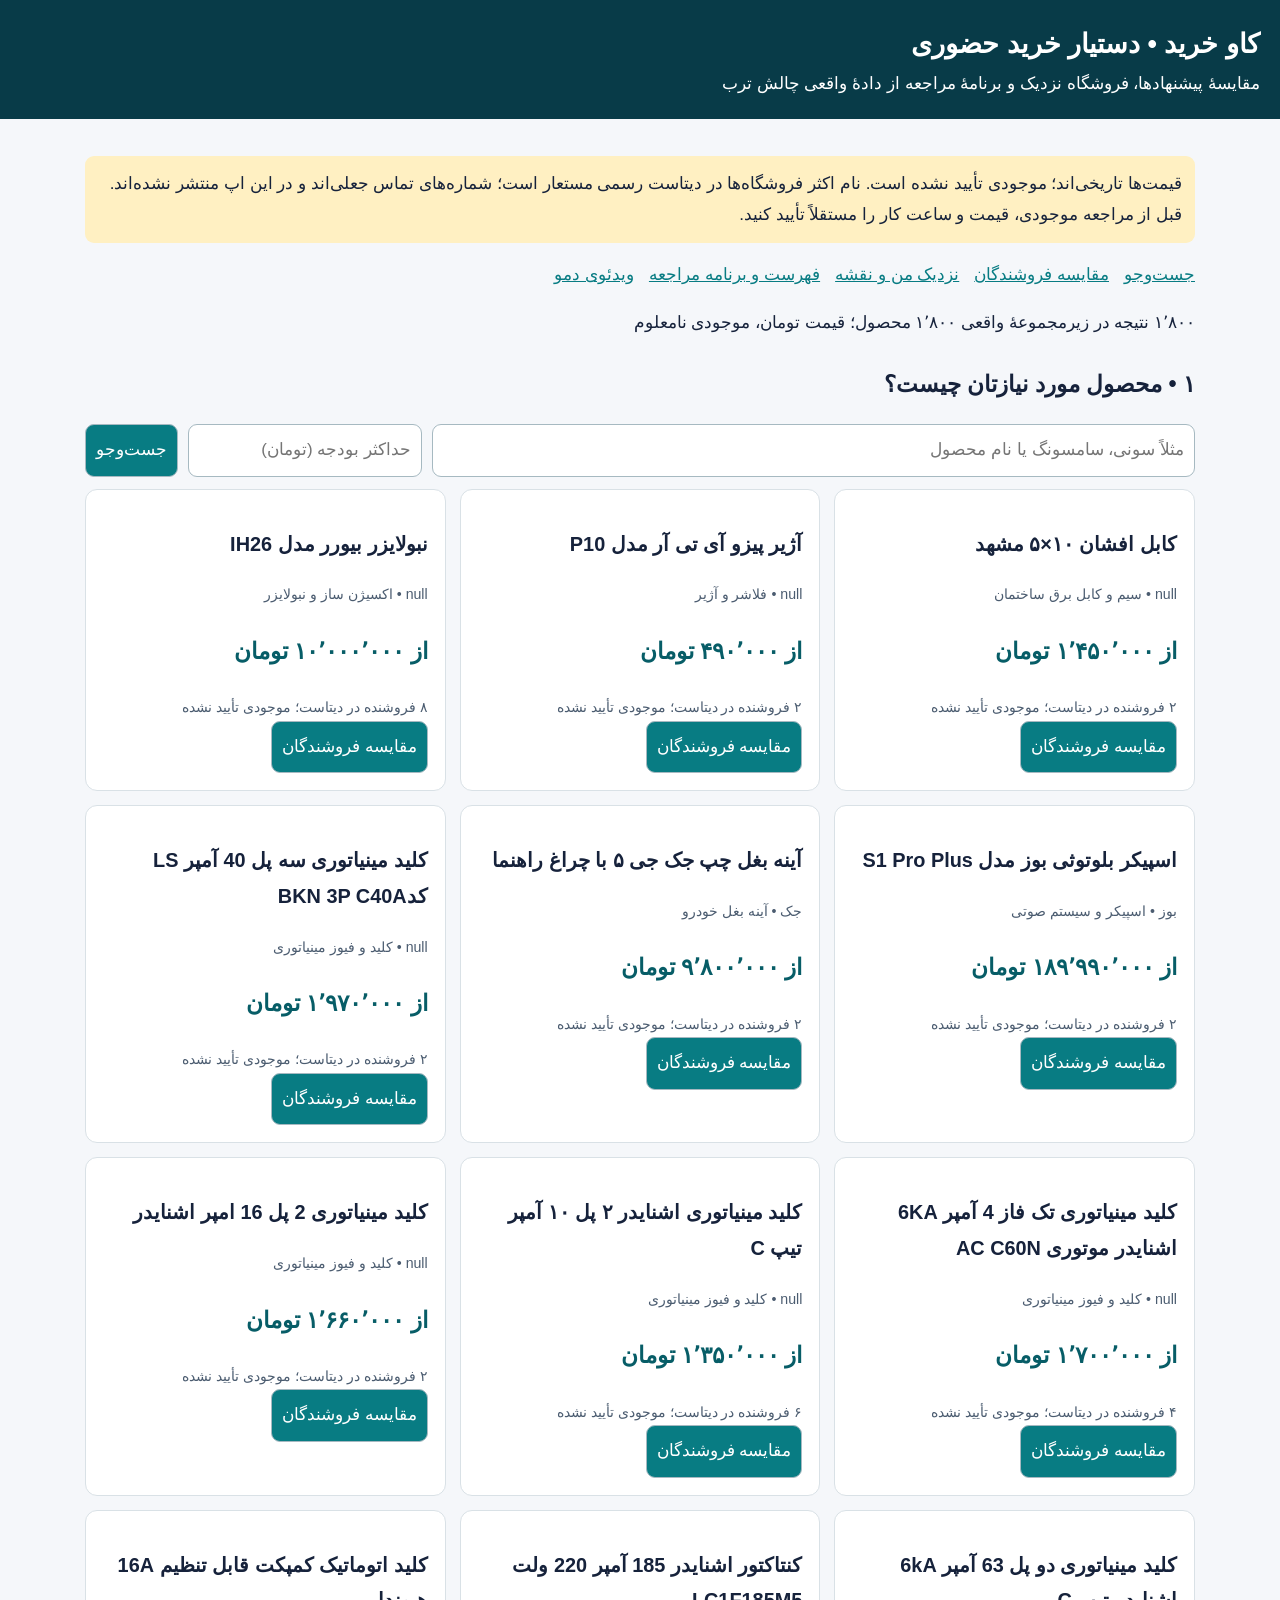
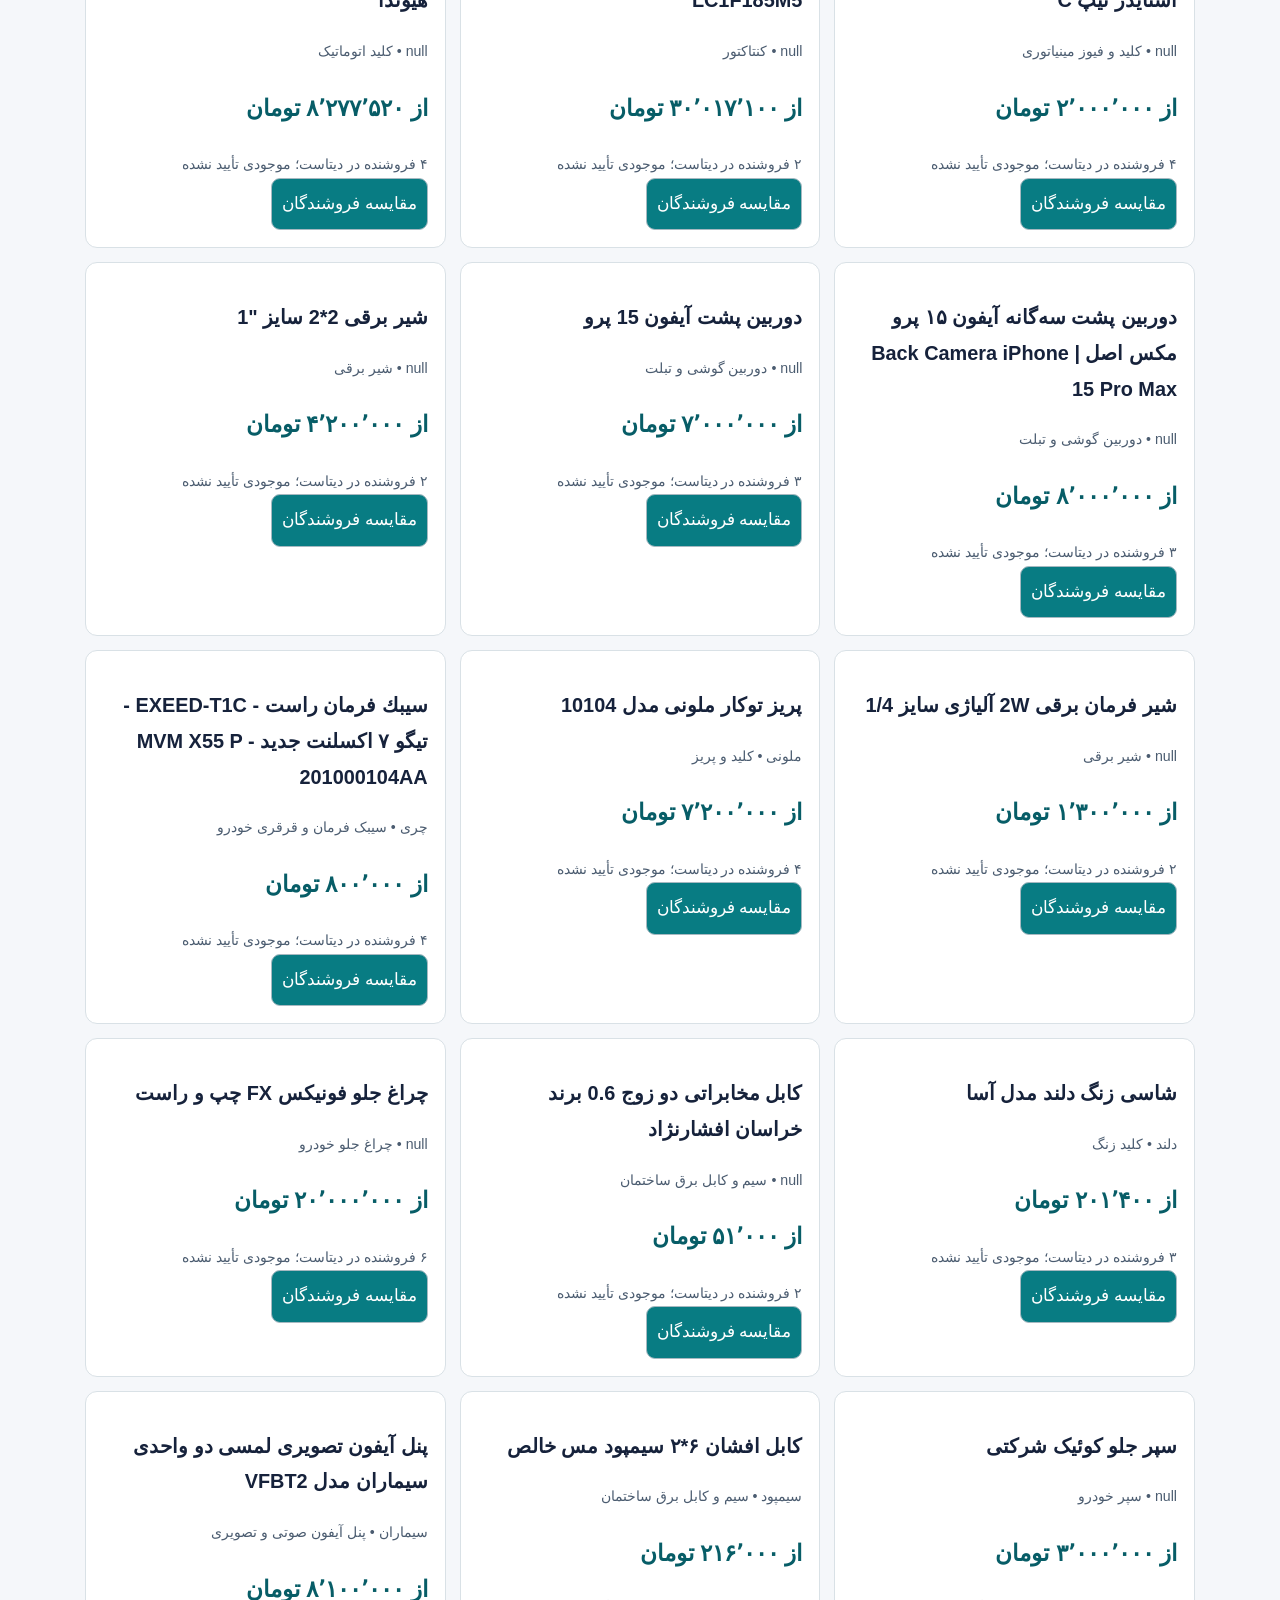
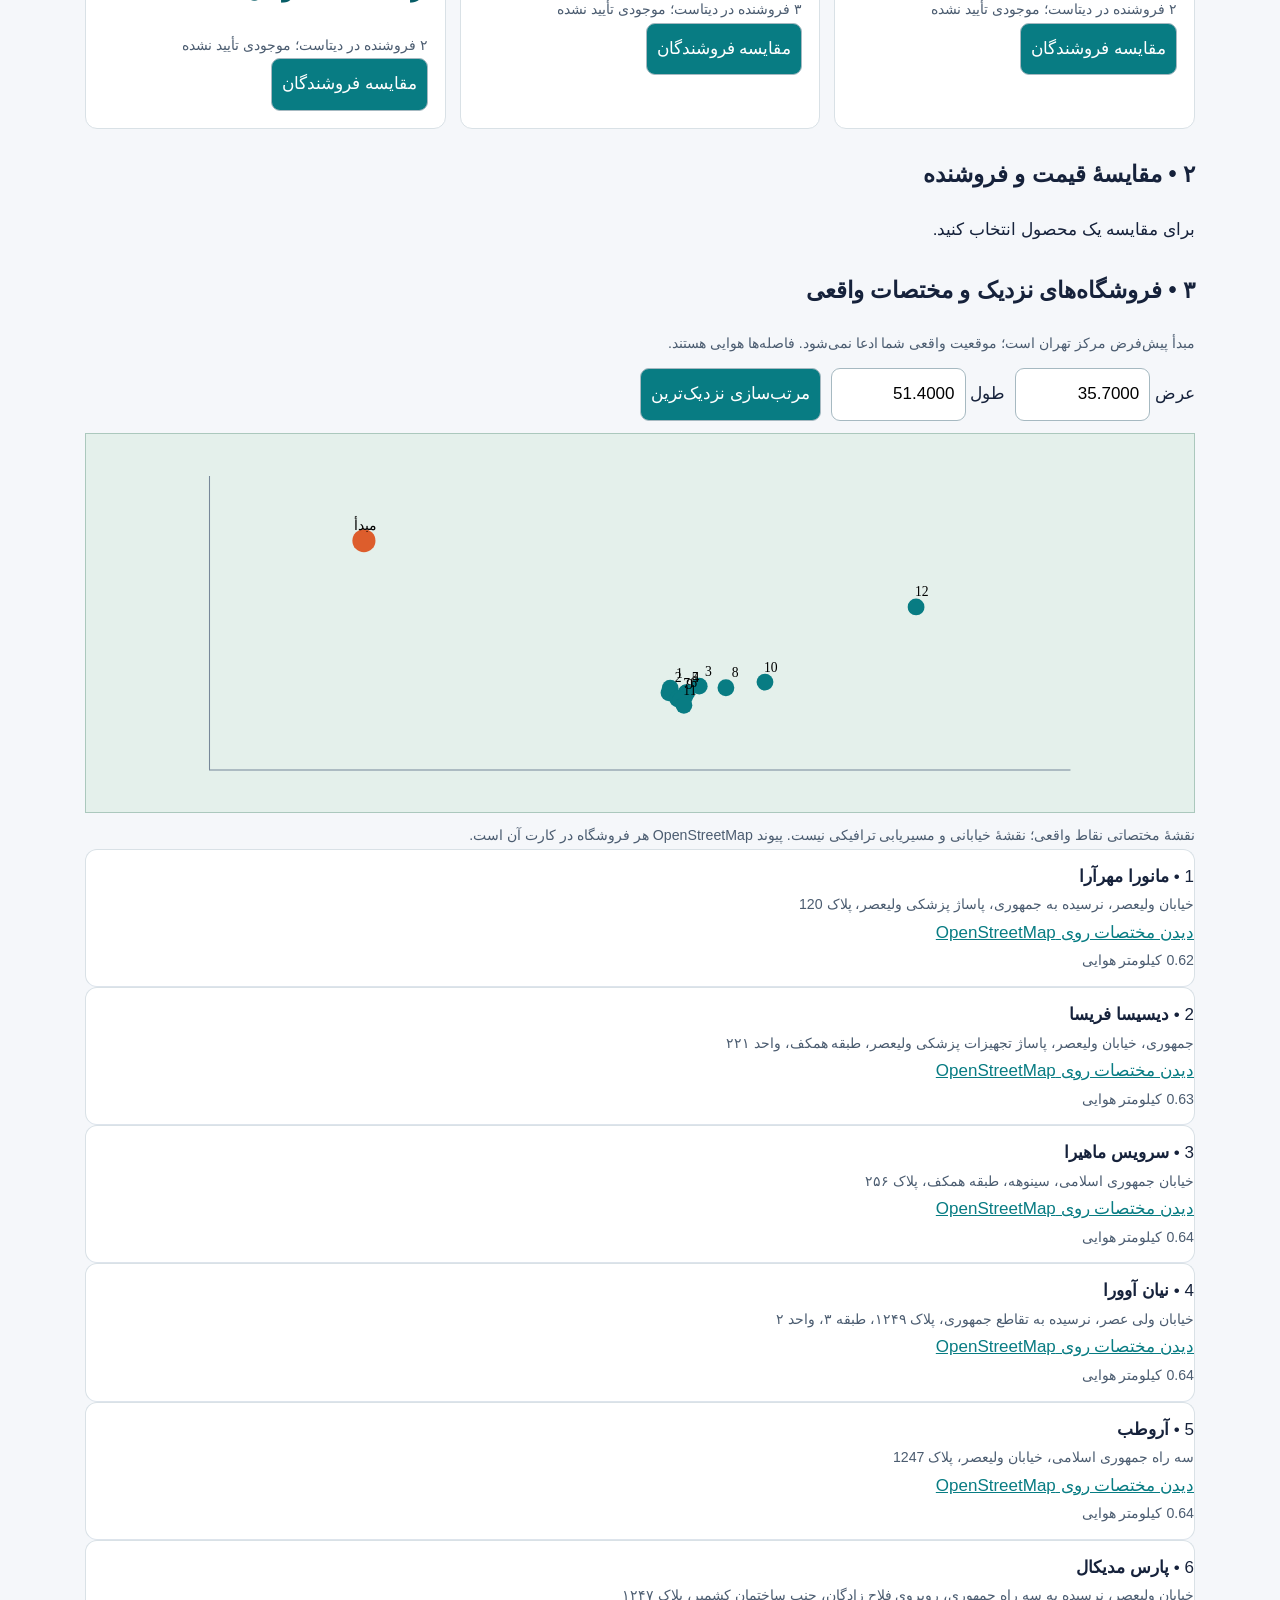
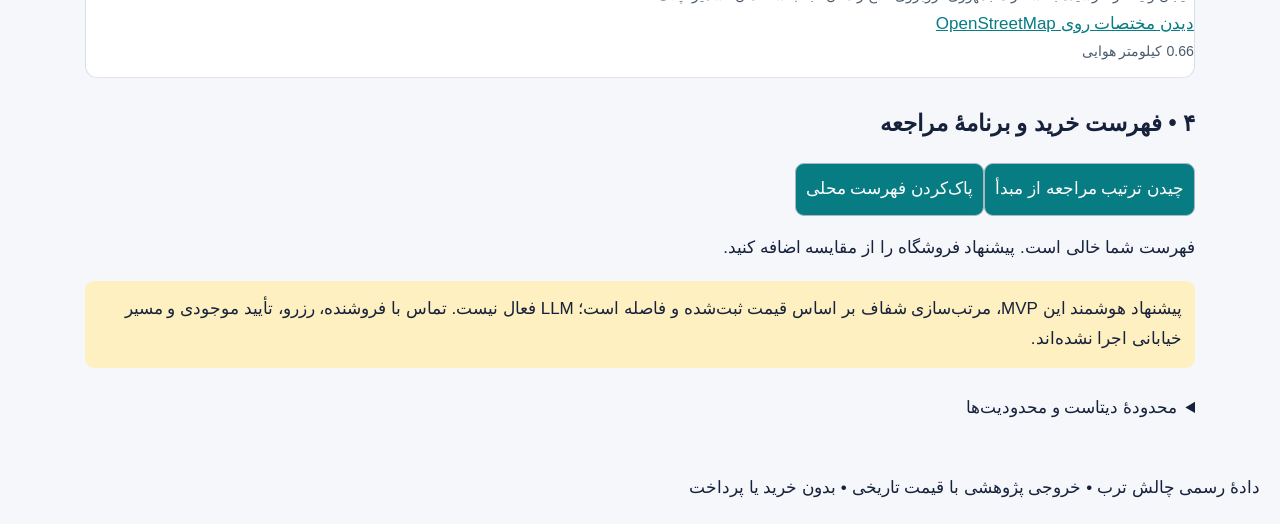
==== docs/index.html @ eea1a1bb "Torob real-data shopping MVP with genuine five-minute demo" ====
<!doctype html><html lang="fa" dir="rtl"><meta charset="utf-8"><meta name="viewport" content="width=device-width,initial-scale=1"><title>کاو خرید — دستیار خرید حضوری ترب</title><style>*{box-sizing:border-box}body{margin:0;background:#f5f7fa;color:#16223b;font:17px/1.8 Tahoma,Arial}header{background:#083b48;color:white;padding:20px}main{max-width:1150px;margin:auto;padding:20px}h1{margin:0;font-size:27px}h2{font-size:23px}input,button,select{font:inherit;padding:10px;border-radius:9px;border:1px solid #a6b9c1}button{background:#087c83;color:white;cursor:pointer}button:hover{background:#065b60}.grid{display:grid;grid-template-columns:repeat(auto-fit,minmax(280px,1fr));gap:14px}.card{background:white;border:1px solid #d9e1e6;border-radius:12px;padding:17px}.notice{background:#fff0c2;padding:13px;border-radius:9px}nav{display:flex;gap:15px;flex-wrap:wrap;margin:12px 0}a{color:#087c83}.controls{display:flex;gap:10px;flex-wrap:wrap;margin:12px 0}.controls input{min-width:100px;max-width:100%}#query{flex:1;min-width:240px}small{display:block;color:#4b5c70}svg{background:#e4f0eb;border:1px solid #abc8bd;width:100%;max-height:380px}section{scroll-margin-top:15px;margin:25px 0}.price{font-size:23px;color:#075d67;font-weight:bold}.row{border-bottom:1px solid #dde4ec;padding:12px 0}#toast{position:fixed;bottom:12px;left:12px;background:#17364b;color:white;padding:10px;display:none}details{margin:10px 0}svg text{font-family:Tahoma;font-size:13px}footer{padding:20px}</style><header><h1>کاو خرید • دستیار خرید حضوری</h1><div>مقایسهٔ پیشنهادها، فروشگاه نزدیک و برنامهٔ مراجعه از دادهٔ واقعی چالش ترب</div></header><main><p class="notice">قیمت‌ها تاریخی‌اند؛ موجودی تأیید نشده است. نام اکثر فروشگاه‌ها در دیتاست رسمی مستعار است؛ شماره‌های تماس جعلی‌اند و در این اپ منتشر نشده‌اند. قبل از مراجعه موجودی، قیمت و ساعت کار را مستقلاً تأیید کنید.</p><nav><a href="#search">جست‌وجو</a><a href="#compare">مقایسه فروشندگان</a><a href="#map">نزدیک من و نقشه</a><a href="#shortlist">فهرست و برنامه مراجعه</a><a href="video/">ویدئوی دمو</a></nav><p id="stats">در حال بارگذاری دادهٔ واقعی…</p><section id="search"><h2>۱ • محصول مورد نیازتان چیست؟</h2><div class="controls"><input id="query" placeholder="مثلاً سونی، سامسونگ یا نام محصول" aria-label="جستجوی محصول"><input id="budget" type="number" placeholder="حداکثر بودجه (تومان)" aria-label="حداکثر بودجه"><button id="searchBtn">جست‌وجو</button></div><div id="results" class="grid"></div></section><section id="compare"><h2>۲ • مقایسهٔ قیمت و فروشنده</h2><p id="chosen">برای مقایسه یک محصول انتخاب کنید.</p><div id="offers"></div></section><section id="map"><h2>۳ • فروشگاه‌های نزدیک و مختصات واقعی</h2><small>مبدأ پیش‌فرض مرکز تهران است؛ موقعیت واقعی شما ادعا نمی‌شود. فاصله‌ها هوایی هستند.</small><div class="controls"><label>عرض <input id="lat" value="35.7000" type="number" step="0.0001" style="width:135px"></label><label>طول <input id="lon" value="51.4000" type="number" step="0.0001" style="width:135px"></label><button id="nearBtn">مرتب‌سازی نزدیک‌ترین</button></div><svg id="geo" viewBox="0 0 900 360" aria-label="نقشه مختصاتی فروشگاه‌ها"></svg><small>نقشهٔ مختصاتی نقاط واقعی؛ نقشهٔ خیابانی و مسیریابی ترافیکی نیست. پیوند OpenStreetMap هر فروشگاه در کارت آن است.</small><div id="nearby"></div></section><section id="shortlist"><h2>۴ • فهرست خرید و برنامهٔ مراجعه</h2><button id="planBtn">چیدن ترتیب مراجعه از مبدأ</button><button id="clearBtn">پاک‌کردن فهرست محلی</button><div id="list"></div><div id="plan"></div><p class="notice">پیشنهاد هوشمند این MVP، مرتب‌سازی شفاف بر اساس قیمت ثبت‌شده و فاصله است؛ LLM فعال نیست. تماس با فروشنده، رزرو، تأیید موجودی و مسیر خیابانی اجرا نشده‌اند.</p></section><details><summary>محدودهٔ دیتاست و محدودیت‌ها</summary><p id="evidence"></p><p>چهار گام معرفی‌شده در ویدئوی رسمی مستقلاً احراز نشده‌اند؛ ادعای مشاهدهٔ کامل آن ویدئو نداریم. این اپ مسیر پیاده‌سازی‌شده را صادقانه نشان می‌دهد.</p></details></main><footer>دادهٔ رسمی چالش ترب • خروجی پژوهشی با قیمت تاریخی • بدون خرید یا پرداخت</footer><div id="toast"></div><script src="app.js"></script></html>
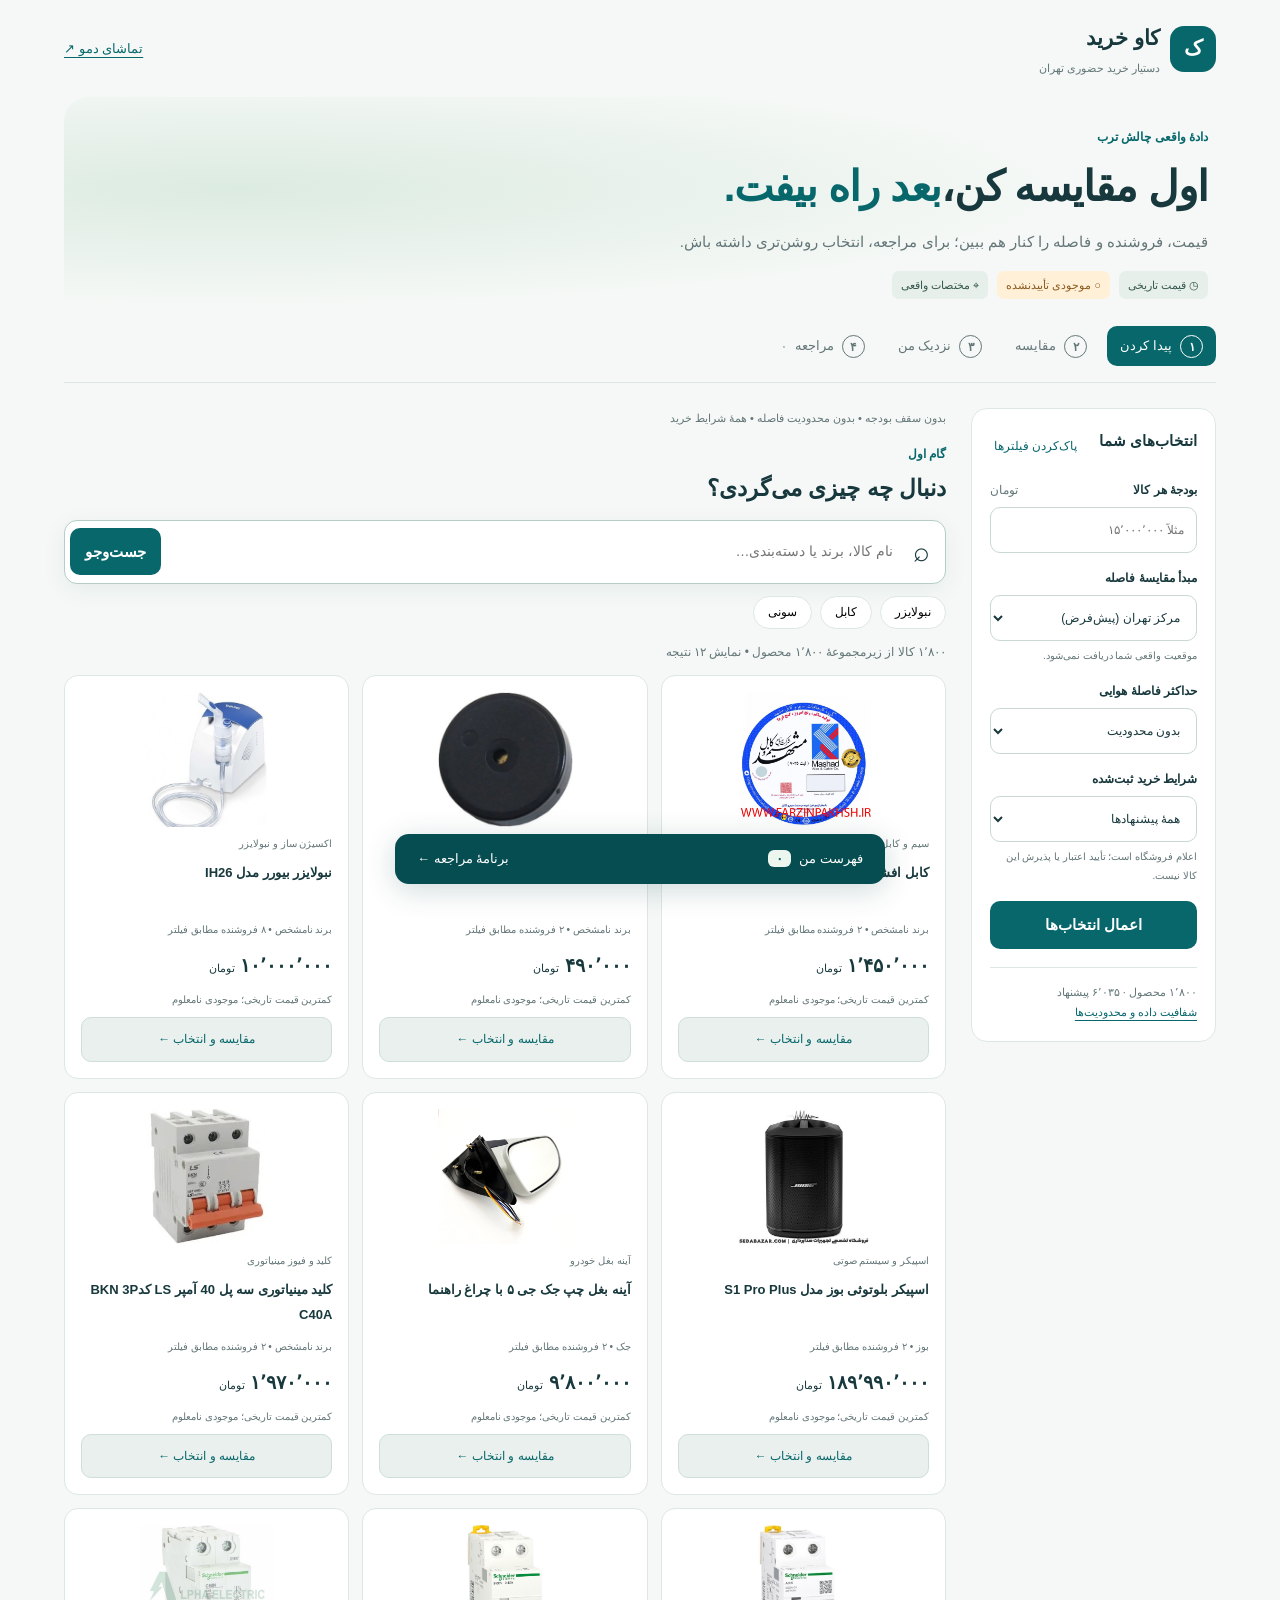
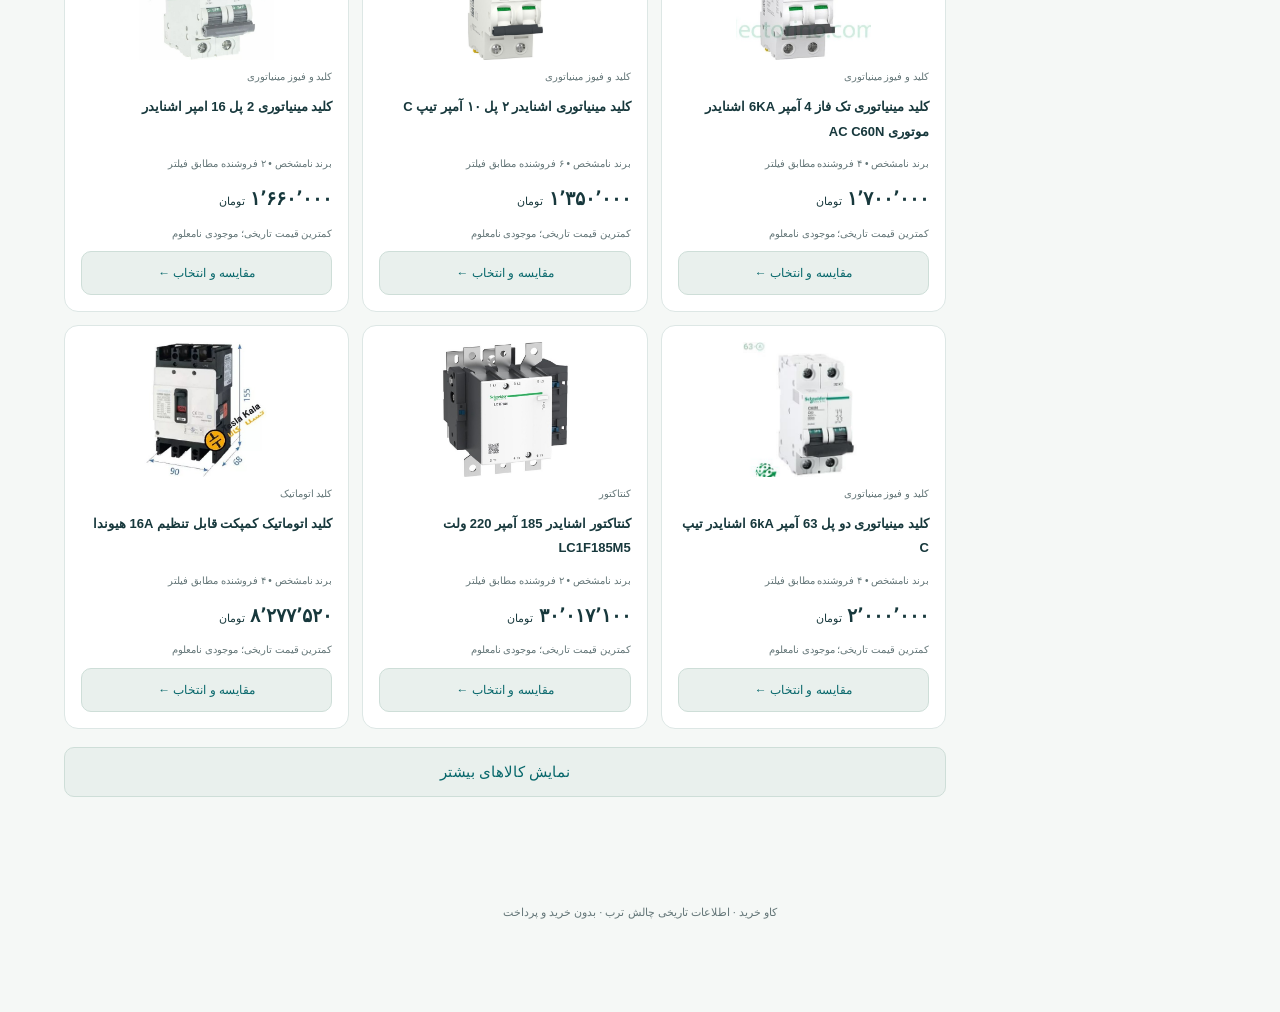
==== commit 78eb4802: "Improve Torob mobile shopping UX and fix filters and shortlist totals" ====
--- a/docs/index.html
+++ b/docs/index.html
@@ -1 +1,11 @@
-<!doctype html><html lang="fa" dir="rtl"><meta charset="utf-8"><meta name="viewport" content="width=device-width,initial-scale=1"><title>کاو خرید — دستیار خرید حضوری ترب</title><style>*{box-sizing:border-box}body{margin:0;background:#f5f7fa;color:#16223b;font:17px/1.8 Tahoma,Arial}header{background:#083b48;color:white;padding:20px}main{max-width:1150px;margin:auto;padding:20px}h1{margin:0;font-size:27px}h2{font-size:23px}input,button,select{font:inherit;padding:10px;border-radius:9px;border:1px solid #a6b9c1}button{background:#087c83;color:white;cursor:pointer}button:hover{background:#065b60}.grid{display:grid;grid-template-columns:repeat(auto-fit,minmax(280px,1fr));gap:14px}.card{background:white;border:1px solid #d9e1e6;border-radius:12px;padding:17px}.notice{background:#fff0c2;padding:13px;border-radius:9px}nav{display:flex;gap:15px;flex-wrap:wrap;margin:12px 0}a{color:#087c83}.controls{display:flex;gap:10px;flex-wrap:wrap;margin:12px 0}.controls input{min-width:100px;max-width:100%}#query{flex:1;min-width:240px}small{display:block;color:#4b5c70}svg{background:#e4f0eb;border:1px solid #abc8bd;width:100%;max-height:380px}section{scroll-margin-top:15px;margin:25px 0}.price{font-size:23px;color:#075d67;font-weight:bold}.row{border-bottom:1px solid #dde4ec;padding:12px 0}#toast{position:fixed;bottom:12px;left:12px;background:#17364b;color:white;padding:10px;display:none}details{margin:10px 0}svg text{font-family:Tahoma;font-size:13px}footer{padding:20px}</style><header><h1>کاو خرید • دستیار خرید حضوری</h1><div>مقایسهٔ پیشنهادها، فروشگاه نزدیک و برنامهٔ مراجعه از دادهٔ واقعی چالش ترب</div></header><main><p class="notice">قیمت‌ها تاریخی‌اند؛ موجودی تأیید نشده است. نام اکثر فروشگاه‌ها در دیتاست رسمی مستعار است؛ شماره‌های تماس جعلی‌اند و در این اپ منتشر نشده‌اند. قبل از مراجعه موجودی، قیمت و ساعت کار را مستقلاً تأیید کنید.</p><nav><a href="#search">جست‌وجو</a><a href="#compare">مقایسه فروشندگان</a><a href="#map">نزدیک من و نقشه</a><a href="#shortlist">فهرست و برنامه مراجعه</a><a href="video/">ویدئوی دمو</a></nav><p id="stats">در حال بارگذاری دادهٔ واقعی…</p><section id="search"><h2>۱ • محصول مورد نیازتان چیست؟</h2><div class="controls"><input id="query" placeholder="مثلاً سونی، سامسونگ یا نام محصول" aria-label="جستجوی محصول"><input id="budget" type="number" placeholder="حداکثر بودجه (تومان)" aria-label="حداکثر بودجه"><button id="searchBtn">جست‌وجو</button></div><div id="results" class="grid"></div></section><section id="compare"><h2>۲ • مقایسهٔ قیمت و فروشنده</h2><p id="chosen">برای مقایسه یک محصول انتخاب کنید.</p><div id="offers"></div></section><section id="map"><h2>۳ • فروشگاه‌های نزدیک و مختصات واقعی</h2><small>مبدأ پیش‌فرض مرکز تهران است؛ موقعیت واقعی شما ادعا نمی‌شود. فاصله‌ها هوایی هستند.</small><div class="controls"><label>عرض <input id="lat" value="35.7000" type="number" step="0.0001" style="width:135px"></label><label>طول <input id="lon" value="51.4000" type="number" step="0.0001" style="width:135px"></label><button id="nearBtn">مرتب‌سازی نزدیک‌ترین</button></div><svg id="geo" viewBox="0 0 900 360" aria-label="نقشه مختصاتی فروشگاه‌ها"></svg><small>نقشهٔ مختصاتی نقاط واقعی؛ نقشهٔ خیابانی و مسیریابی ترافیکی نیست. پیوند OpenStreetMap هر فروشگاه در کارت آن است.</small><div id="nearby"></div></section><section id="shortlist"><h2>۴ • فهرست خرید و برنامهٔ مراجعه</h2><button id="planBtn">چیدن ترتیب مراجعه از مبدأ</button><button id="clearBtn">پاک‌کردن فهرست محلی</button><div id="list"></div><div id="plan"></div><p class="notice">پیشنهاد هوشمند این MVP، مرتب‌سازی شفاف بر اساس قیمت ثبت‌شده و فاصله است؛ LLM فعال نیست. تماس با فروشنده، رزرو، تأیید موجودی و مسیر خیابانی اجرا نشده‌اند.</p></section><details><summary>محدودهٔ دیتاست و محدودیت‌ها</summary><p id="evidence"></p><p>چهار گام معرفی‌شده در ویدئوی رسمی مستقلاً احراز نشده‌اند؛ ادعای مشاهدهٔ کامل آن ویدئو نداریم. این اپ مسیر پیاده‌سازی‌شده را صادقانه نشان می‌دهد.</p></details></main><footer>دادهٔ رسمی چالش ترب • خروجی پژوهشی با قیمت تاریخی • بدون خرید یا پرداخت</footer><div id="toast"></div><script src="app.js"></script></html>
+<!doctype html><html lang="fa" dir="rtl"><meta charset="utf-8"><meta name="viewport" content="width=device-width,initial-scale=1"><meta name="theme-color" content="#075e62"><title>کاو خرید | از مقایسه تا مراجعه</title><link rel="stylesheet" href="style.css"><body>
+<header class="topbar"><a href="#search" class="brand"><span class="logo">ک</span><span>کاو خرید<small>دستیار خرید حضوری تهران</small></span></a><a class="text-link" href="video/">تماشای دمو ↗</a></header>
+<main><div class="hero"><span class="eyebrow">دادهٔ واقعی چالش ترب</span><h1>اول مقایسه کن،<br><em>بعد راه بیفت.</em></h1><p>قیمت، فروشنده و فاصله را کنار هم ببین؛ برای مراجعه، انتخاب روشن‌تری داشته باش.</p><div class="trust"><span>◷ قیمت تاریخی</span><span>○ موجودی تأییدنشده</span><span>⌖ مختصات واقعی</span></div></div>
+<nav class="steps" aria-label="مراحل خرید"><a href="#search" data-step="search"><b>۱</b> پیدا کردن</a><a href="#compare" data-step="compare"><b>۲</b> مقایسه</a><a href="#map" data-step="map"><b>۳</b> نزدیک من</a><a href="#shortlist" data-step="shortlist"><b>۴</b> مراجعه <span id="navCount">۰</span></a></nav>
+<div class="workspace"><aside class="filters"><div class="filter-head"><h2>انتخاب‌های شما</h2><button class="text-button" id="resetBtn">پاک‌کردن فیلترها</button></div><label for="budget">بودجهٔ هر کالا <span>تومان</span></label><input id="budget" inputmode="numeric" placeholder="مثلاً ۱۵٬۰۰۰٬۰۰۰"><label for="area">مبدأ مقایسهٔ فاصله</label><select id="area"><option value="35.7000,51.4000">مرکز تهران (پیش‌فرض)</option><option value="35.6940,51.4100">جمهوری / حافظ</option><option value="35.7002,51.3889">میدان انقلاب</option><option value="35.7576,51.4098">میدان ونک</option><option value="35.8054,51.4284">تجریش</option><option value="custom">مختصات دلخواه</option></select><small>موقعیت واقعی شما دریافت نمی‌شود.</small><div id="customOrigin" hidden class="coords"><label>عرض <input id="lat" value="35.7000" inputmode="decimal"></label><label>طول <input id="lon" value="51.4000" inputmode="decimal"></label></div><label for="radius">حداکثر فاصلهٔ هوایی</label><select id="radius"><option value="0">بدون محدودیت</option><option value="2">۲ کیلومتر</option><option value="5">۵ کیلومتر</option><option value="10">۱۰ کیلومتر</option><option value="20">۲۰ کیلومتر</option></select><label for="payment">شرایط خرید ثبت‌شده</label><select id="payment"><option value="all">همهٔ پیشنهادها</option><option value="in_person">پذیرندگی حضوری اعلام‌شده</option></select><small>اعلام فروشگاه است؛ تأیید اعتبار یا پذیرش این کالا نیست.</small><button id="applyBtn" class="primary full">اعمال انتخاب‌ها</button><div class="dataset-note">۱٬۸۰۰ محصول · ۶٬۰۳۵ پیشنهاد<br><a href="#limitations">شفافیت داده و محدودیت‌ها</a></div></aside>
+<div class="content"><button id="filterToggle" class="secondary filter-toggle">ویرایش بودجه و محدوده ⚙</button><p id="activeFilters" class="active-filters"></p><section id="search" class="view"><div class="section-head"><div><span class="eyebrow">گام اول</span><h2>دنبال چه چیزی می‌گردی؟</h2></div></div><form id="searchForm" class="search-box"><span aria-hidden="true">⌕</span><input id="query" type="search" placeholder="نام کالا، برند یا دسته‌بندی…" aria-label="جستجوی محصول"><button class="primary" id="searchBtn">جست‌وجو</button></form><div class="suggestions"><button data-query="نبولایزر">نبولایزر</button><button data-query="کابل">کابل</button><button data-query="سونی">سونی</button></div><p id="stats" role="status" aria-live="polite">در حال بارگذاری دادهٔ واقعی…</p><div id="results" class="product-grid"></div><button id="moreBtn" class="secondary full" hidden>نمایش کالاهای بیشتر</button></section>
+<section id="compare" class="view" hidden><button class="text-button" data-view="search">→ بازگشت به نتایج</button><div id="chosen" class="selected-product"></div><div class="compare-tools"><h2>کدام فروشنده مناسب‌تر است؟</h2><label>ترتیب <select id="sort"><option value="price">کمترین قیمت ثبت‌شده</option><option value="distance">نزدیک‌ترین فروشگاه</option></select></label><button class="secondary" data-view="map">دیدن روی نقشه</button></div><p id="offerSummary" role="status"></p><div id="offers"></div><button id="alternativesBtn" class="secondary full">دیدن کالاهای هم‌دسته</button></section>
+<section id="map" class="view" hidden><span class="eyebrow">گام سوم</span><h2>فروشگاه‌های نزدیکِ انتخاب شما</h2><p id="mapIntro"></p><div class="map-panel"><svg id="geo" viewBox="0 0 900 360" role="img" aria-label="نقشه مختصاتی فروشگاه‌ها"></svg><div class="map-key"><span>🟠 مبدأ ورودی</span><span>🟢 فروشگاه‌های واقعی</span></div></div><p class="hint">نقشهٔ مختصاتی است؛ خیابان و ترافیک را نشان نمی‌دهد. برای نقشهٔ خیابانی، پیوند هر فروشگاه را باز کنید.</p><div id="nearby"></div></section>
+<section id="shortlist" class="view" hidden><span class="eyebrow">گام چهارم</span><h2>فهرست خرید و برنامهٔ مراجعه</h2><p class="hint">برای هر کالا یک فروشنده انتخاب می‌شود. تغییر فروشنده، انتخاب قبلی همان کالا را جایگزین می‌کند.</p><div id="list"></div><div id="cartSummary"></div><div class="plan-controls"><label>روز مراجعه <select id="visitDay"><option value="sat">شنبه</option><option value="sun">یکشنبه</option><option value="mon">دوشنبه</option><option value="tue">سه‌شنبه</option><option value="wed">چهارشنبه</option><option value="thu">پنجشنبه</option><option value="fri">جمعه</option></select></label><button class="primary" id="planBtn">ساخت برنامهٔ مراجعه ←</button></div><div id="plan"></div></section>
+<section id="limitations" class="view" hidden><h2>شفافیت؛ پیش از راه افتادن</h2><div class="empty"><h3>قیمت ثبت‌شده، موجودی امروز نیست</h3><p>قیمت‌ها از دیتاست رسمی‌اند. موجودی، قیمت جاری و بازبودن فروشگاه تأیید نشده‌اند. نام بیشتر فروشگاه‌ها مستعار و شماره‌های تماس جعلی‌اند؛ تماس‌ها حذف شده‌اند.</p></div><p id="evidence"></p><p>این MVP پیشنهادهای مبتنی بر قیمت و فاصله دارد؛ LLM، تماس خودکار، رزرو و تأیید موجودی فعال نیستند. کالاهای هم‌دسته لزوماً جایگزین فنی نیستند.</p><p>چهار گام ویدئوی رسمی مستقلاً احراز نشده‌اند؛ ادعای مشاهدهٔ کامل آن نداریم. مراحل این رابط، مسیر واقعاً پیاده‌شده را نشان می‌دهند.</p></section></div></div>
+</main><a href="#shortlist" id="cartDock" class="cart-dock"><span>فهرست من <b id="dockCount">۰</b></span><span>برنامهٔ مراجعه ←</span></a><footer>کاو خرید · اطلاعات تاریخی چالش ترب · بدون خرید و پرداخت</footer><div id="toast" role="status" aria-live="polite"></div><script src="app.js"></script></body></html>
--- a/docs/style.css
+++ b/docs/style.css
@@ -0,0 +1,4 @@
+:root{--ink:#17383c;--teal:#07676b;--muted:#647678;--line:#dde7e5;--bg:#f5f8f6;--orange:#ba541d}*{box-sizing:border-box}html{scroll-behavior:smooth}body{margin:0;background:var(--bg);color:var(--ink);font:15px/1.85 Tahoma,Arial,sans-serif}button,input,select{font:inherit}button,a,input,select{touch-action:manipulation}button,a{transition:background .15s,color .15s}button{cursor:pointer}a{color:var(--teal);text-underline-offset:4px}button:focus-visible,a:focus-visible,input:focus-visible,select:focus-visible{outline:3px solid #e3a456;outline-offset:3px}input,select{min-height:46px;border:1px solid #c9d8d5;border-radius:10px;padding:9px 12px;background:white;color:var(--ink);min-width:0;max-width:100%}button{border:0;border-radius:10px;padding:10px 15px;min-height:44px}h1,h2,h3,p{margin-top:0}h2{font-size:23px;margin-bottom:10px}h3{font-size:17px}small,.hint{color:var(--muted);font-size:12px}small{display:block}.topbar{display:flex;justify-content:space-between;align-items:center;max-width:1200px;margin:auto;padding:19px 24px}.brand{display:flex;gap:10px;align-items:center;font-weight:bold;font-size:21px;text-decoration:none;color:var(--ink)}.brand small{font-size:11px;font-weight:normal}.logo{background:var(--teal);color:white;border-radius:14px;width:46px;height:46px;display:grid;place-items:center}.text-link{font-size:13px}.hero{padding:25px 8px 27px}.hero h1{font-size:42px;line-height:1.5;letter-spacing:-1px;margin:5px 0 10px}.hero h1 em{font-style:normal;color:var(--teal)}.hero p{color:var(--muted);max-width:620px}.eyebrow{font-size:12px;color:var(--teal);font-weight:bold}.trust{display:flex;flex-wrap:wrap;gap:9px}.trust span,.badge{background:#e7efeb;color:#36584e;border-radius:7px;padding:4px 9px;font-size:11px}.trust span:nth-child(2){background:#fff0d7;color:#8b591c}main{max-width:1200px;margin:auto;padding:0 24px 90px}.steps{display:flex;gap:7px;border-bottom:1px solid var(--line);padding-bottom:16px;margin-bottom:25px;overflow:auto}.steps a{display:flex;align-items:center;gap:8px;white-space:nowrap;color:var(--muted);text-decoration:none;padding:8px 13px;border-radius:10px;font-size:13px}.steps a.active{background:var(--teal);color:white}.steps b{display:grid;place-items:center;border:1px solid currentColor;border-radius:50%;font-size:12px;width:23px;height:23px}#navCount{font-size:11px}.workspace{display:grid;grid-template-columns:245px minmax(0,1fr);gap:25px;align-items:start}.filters{background:white;border:1px solid var(--line);border-radius:16px;padding:18px}.filter-head{display:flex;align-items:center;justify-content:space-between;gap:8px}.filter-head h2{font-size:15px;white-space:nowrap}.text-button{background:none;color:var(--teal);padding:4px;font-size:12px;min-height:36px}.filters label{display:block;font-size:12px;font-weight:bold;margin:14px 0 6px}.filters label span{float:left;font-weight:normal;color:var(--muted)}.filters input,.filters select{width:100%;font-size:12px}.filters small{font-size:10px;margin-top:6px}.filters .primary{margin-top:16px}.coords{display:flex;gap:8px}.coords[hidden]{display:none}.dataset-note{border-top:1px solid var(--line);padding-top:14px;margin-top:18px;color:var(--muted);font-size:11px}.primary{background:var(--teal);color:white;font-weight:bold}.primary:hover{background:#054e51}.primary:disabled{opacity:.5;cursor:not-allowed}.secondary{background:#e9f0ed;color:var(--teal);border:1px solid #ceded8}.secondary:hover{background:#dce9e3}.full{width:100%}.active-filters{font-size:11px;color:var(--muted);min-height:20px}.search-box{display:flex;align-items:center;background:white;border:1px solid #b5cdc7;border-radius:13px;padding:5px;gap:8px;box-shadow:0 6px 25px #083c3910}.search-box input{border:0;flex:1;width:100%;font-size:14px}.search-box>span{font-size:28px;margin-right:10px}.suggestions{display:flex;gap:8px;margin:12px 0}.suggestions button{background:white;border:1px solid var(--line);border-radius:30px;font-size:12px;padding:4px 14px;min-height:33px}.product-grid{display:grid;grid-template-columns:repeat(3,minmax(0,1fr));gap:13px}#stats{font-size:12px;color:var(--muted)}.product-card,.seller-card,.list-item,.stop{background:white;border:1px solid var(--line);border-radius:14px;padding:16px}.product-card{display:flex;flex-direction:column;gap:8px}.product-card h3{font-size:13px;line-height:1.9;margin:0;min-height:52px}.product-card .category{font-size:10px;color:var(--muted)}.product-image{height:135px;display:grid;place-items:center;background:white;overflow:hidden;border-radius:9px}.product-image img{width:100%;height:100%;max-height:135px;object-fit:contain}.product-image .placeholder{font-size:32px;color:#a3b8b0}.price{font-weight:bold;color:var(--ink);font-size:19px;white-space:nowrap}.price span{font-weight:normal;font-size:11px}.product-card button{margin-top:auto;font-size:12px}.product-card .hint{font-size:10px}.product-card small{font-size:10px}.selected-product{display:flex;align-items:center;gap:18px;background:white;border:1px solid var(--line);border-radius:14px;padding:18px;margin:14px 0}.selected-product img{width:85px;height:85px;object-fit:contain}.selected-product h2{font-size:19px}.selected-product details{font-size:12px}.compare-tools{display:flex;align-items:center;gap:12px;flex-wrap:wrap;margin-top:23px}.compare-tools h2{flex:1;font-size:18px}.compare-tools label{font-size:11px}.compare-tools select{font-size:12px;min-height:39px}.compare-tools button{font-size:11px}.seller-card{margin-bottom:12px}.seller-top{display:flex;gap:12px;align-items:start;justify-content:space-between}.seller-top h3{font-size:16px;margin-bottom:4px}.seller-top .price{color:var(--orange)}.seller-meta{display:flex;flex-wrap:wrap;gap:7px;margin:10px 0}.badge.warn{background:#fff2d9;color:#845c24}.badge.best{background:#def0e5;color:#226647}.seller-card p,.seller-card small{margin-bottom:7px}.seller-actions{display:flex;align-items:center;justify-content:space-between;gap:12px;margin-top:15px}.seller-actions a{font-size:12px}.seller-actions button{font-size:12px}.seller-actions .primary[aria-pressed=true]{background:#e3f1e9;color:#1d634b}.hours{border-top:1px solid var(--line);padding-top:10px;font-size:12px}.hours ul{list-style:none;padding:0;margin:5px 0;display:grid;grid-template-columns:1fr 1fr;gap:4px 15px}.hours summary{cursor:pointer;color:var(--teal)}.empty{background:white;border:1px dashed #b8cfca;padding:27px;border-radius:14px;text-align:center}.empty p{color:var(--muted);font-size:13px}.map-panel{padding:12px;background:white;border:1px solid var(--line);border-radius:14px}svg{display:block;background:#e7f0e7;border-radius:10px;width:100%;max-height:360px}svg text{font:15px Tahoma}svg a{cursor:pointer}.map-key{display:flex;gap:20px;justify-content:center;font-size:11px;margin-top:10px}.near-row{background:white;border:1px solid var(--line);border-radius:12px;padding:15px;margin:10px 0;display:flex;gap:12px;align-items:start}.number{display:grid;place-items:center;flex-shrink:0;width:31px;height:31px;border-radius:50%;background:#e2efe9;color:var(--teal);font-weight:bold}.near-row h3{margin-bottom:4px;font-size:14px}.near-row small{font-size:11px}.near-row a{font-size:11px}.list-item{display:flex;gap:12px;align-items:center;margin-bottom:10px}.list-item img{width:55px;height:55px;object-fit:contain}.list-copy{flex:1;min-width:0}.list-copy h3{font-size:13px;margin-bottom:3px}.list-copy .price{font-size:16px}.remove{background:#fff0eb;color:#a34925;font-size:12px;white-space:nowrap}.cart-total{display:flex;justify-content:space-between;align-items:center;padding:16px;background:#e4efe8;border-radius:12px;margin-top:18px}.plan-controls{display:flex;align-items:end;gap:12px;margin:20px 0}.plan-controls label{font-size:12px;flex:1}.plan-controls select{display:block;width:100%}.plan-controls button{flex:1}.stop{margin-top:12px;border-right:4px solid var(--teal)}.stop h3{font-size:15px;margin-bottom:5px}.checklist{background:#fff4db;border-radius:12px;padding:16px;font-size:12px;margin-top:18px}.cart-dock{position:fixed;bottom:16px;left:50%;transform:translateX(-50%);display:flex;justify-content:space-between;gap:40px;background:#064d52;color:white;padding:13px 22px;box-shadow:0 6px 30px #063b4230;border-radius:14px;text-decoration:none;z-index:20;font-size:13px;width:min(94%,490px)}.cart-dock b{background:#edf6ee;color:var(--teal);border-radius:6px;padding:1px 8px;margin-right:5px}footer{text-align:center;font-size:11px;color:var(--muted);padding:15px 15px 90px}#toast{position:fixed;top:18px;left:50%;transform:translateX(-50%);background:#173c3e;color:white;padding:12px 20px;border-radius:12px;z-index:100;box-shadow:0 6px 30px #1233;display:none;font-size:13px;max-width:92%}[hidden]{display:none!important}#moreBtn{margin-top:18px}#offerSummary{font-size:12px;color:var(--muted)}
+@media(min-width:1000px){.hero{background:radial-gradient(ellipse at 15% 40%,#dcebe1 0,transparent 60%);border-radius:25px}.hero h1 br{display:none}.filters{position:sticky;top:16px}}@media(max-width:980px){.product-grid{grid-template-columns:repeat(2,minmax(0,1fr))}.workspace{grid-template-columns:215px minmax(0,1fr);gap:17px}}@media(max-width:650px){body{font-size:14px}.topbar{padding:14px 16px}.brand{font-size:18px}.text-link{font-size:11px}main{padding:0 16px 90px}.hero{padding:16px 0 21px}.hero h1{font-size:32px}.hero p{font-size:13px}.trust{gap:5px}.trust span{font-size:10px;padding:4px 6px}.steps{gap:3px;padding-bottom:11px;margin-bottom:18px}.steps a{padding:7px 8px;gap:4px;font-size:11px}.steps b{width:21px;height:21px}.workspace{display:flex;flex-direction:column;gap:16px}.filters{width:100%;padding:14px;display:grid;grid-template-columns:1fr 1fr;gap:4px 12px}.filters .filter-head{grid-column:1/-1}.filters>label{margin:8px 0 0}.filters>input,.filters>select{grid-row:auto}.filters>small{grid-column:1/-1}.filters{display:block}.filters label{margin-top:11px}.filters select,.filters input{min-height:42px}.filters .dataset-note{display:none}.filter-head h2{margin-bottom:0}.filters small{font-size:10px}.filters .primary{min-height:42px}.content{width:100%}.active-filters{font-size:10px}.product-grid{gap:9px}.product-card{padding:10px}.product-card h3{font-size:12px;min-height:68px}.product-image{height:110px}.product-image img{max-height:110px}.product-card .price{font-size:15px}.product-card .price span{font-size:10px}.product-card button{padding:8px 5px;font-size:11px}.search-box{gap:3px}.search-box>span{display:none}.search-box input{font-size:12px;padding:9px 7px}.search-box button{font-size:12px;padding:9px 11px}h2{font-size:21px}.selected-product{padding:13px;gap:12px}.selected-product h2{font-size:16px}.selected-product img{width:60px;height:60px}.seller-top{gap:7px}.seller-top h3{font-size:14px}.seller-top .price{font-size:17px}.seller-card{padding:14px}.seller-card small{font-size:11px}.seller-actions{align-items:start;flex-direction:column}.seller-actions button{width:100%}.hours ul{grid-template-columns:1fr}.compare-tools h2{flex-basis:100%}.list-item{padding:12px}.list-item img{width:40px;height:40px}.list-copy h3{font-size:12px}.remove{padding:7px;min-height:38px}.cart-total{padding:13px;font-size:12px}.cart-total .price{font-size:17px}.plan-controls{flex-wrap:wrap}.plan-controls button{flex-basis:100%}.near-row{padding:12px}.cart-dock{bottom:10px;padding:12px 17px;font-size:12px}}
+
+.filter-toggle{display:none}@media(max-width:650px){.filter-toggle{display:block;width:100%;margin-bottom:10px}.filters{display:none}body.filters-open .filters{display:block}.hero h1{font-size:30px}.product-card button{min-height:44px}.search-box button{min-height:44px}}
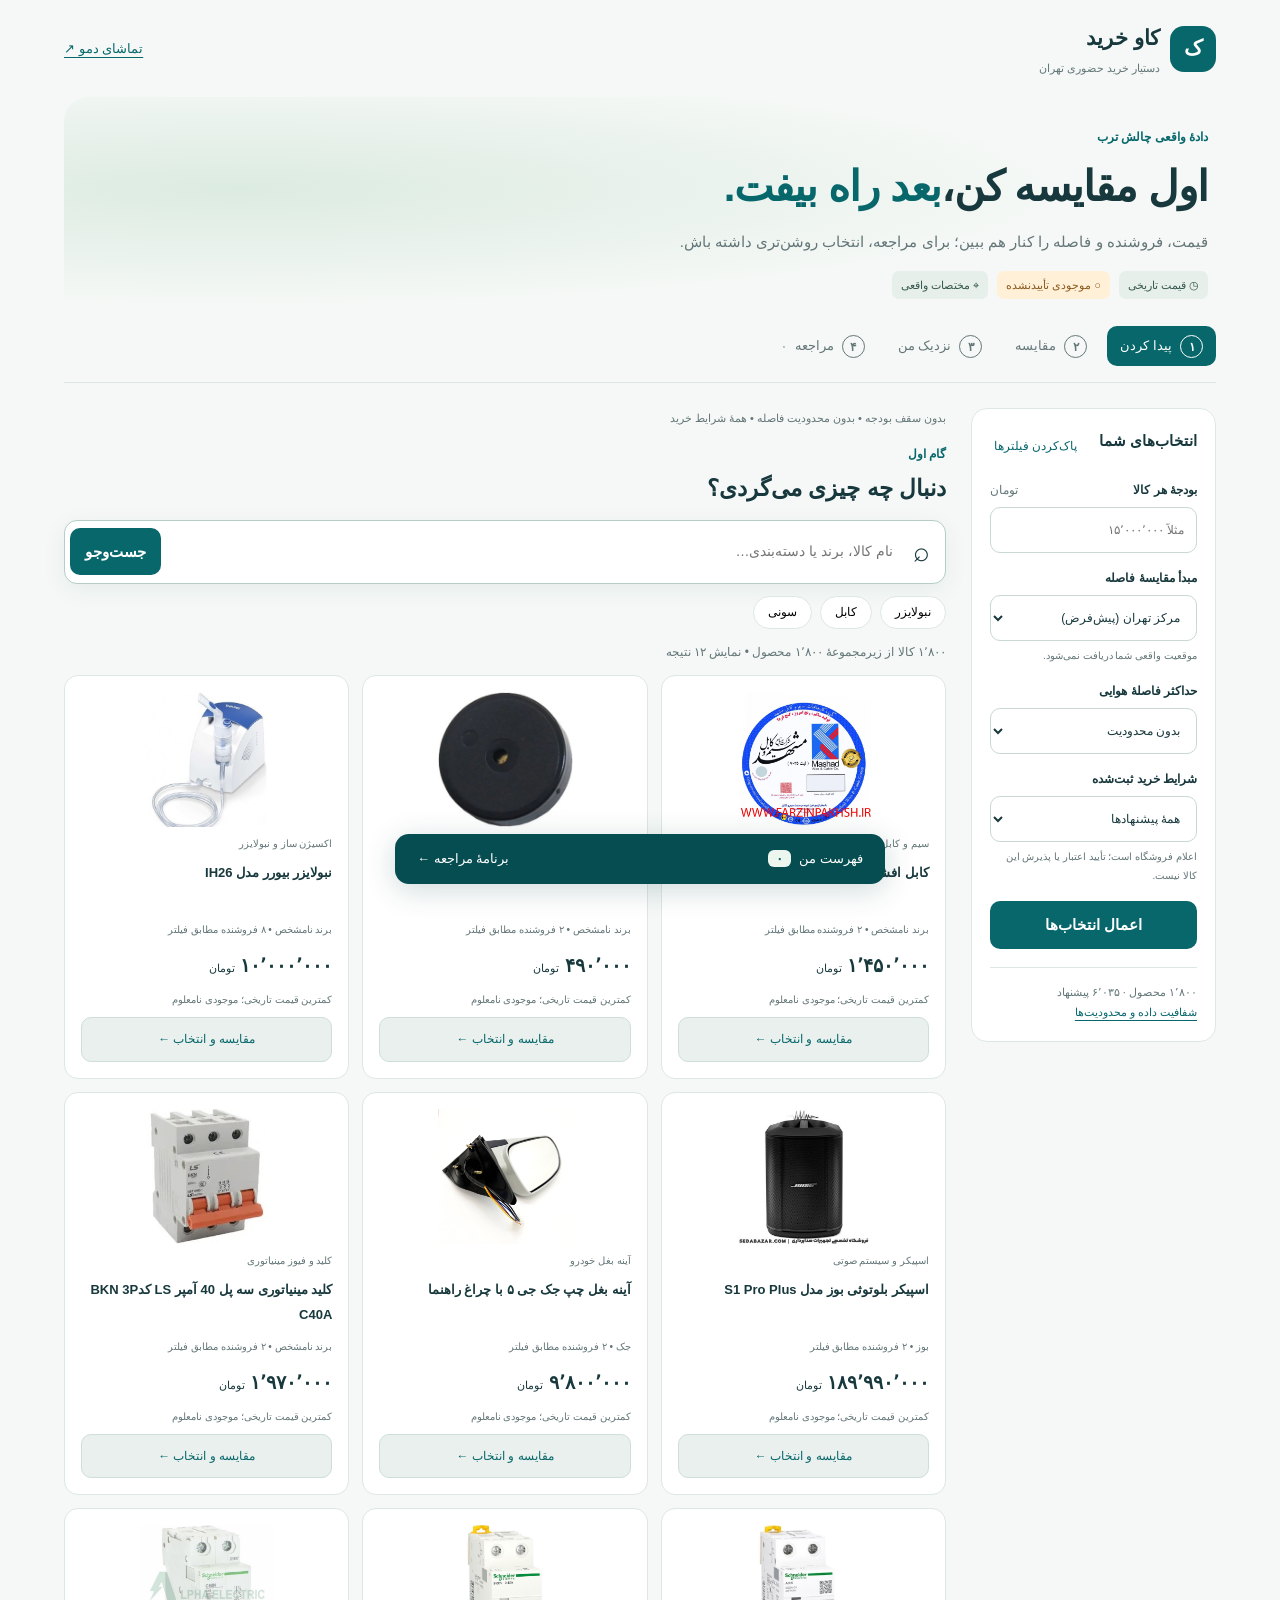
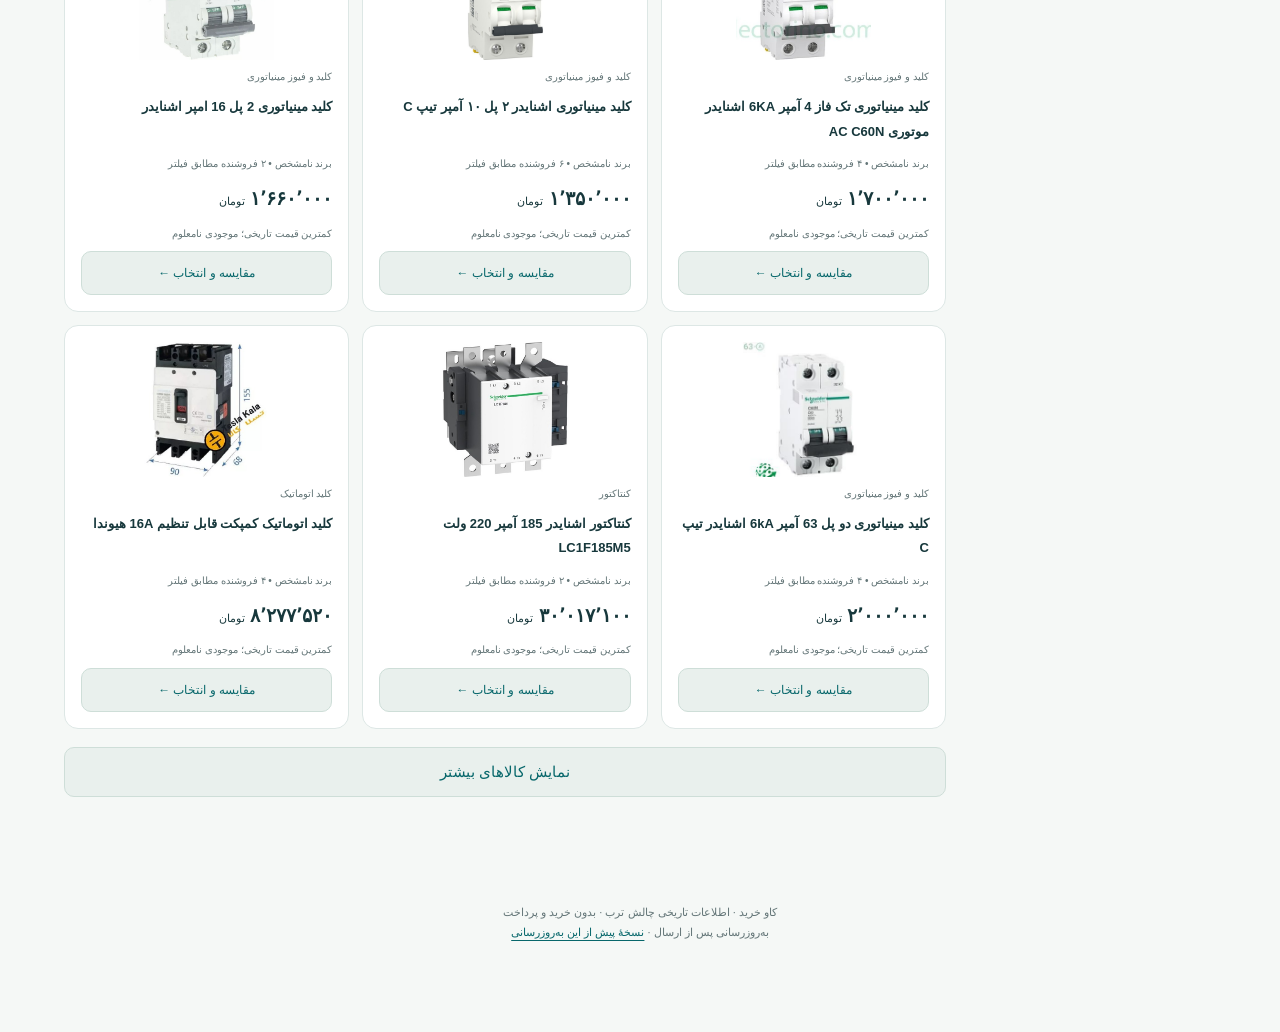
==== commit a8160863: "Add transparent personal follow-up and narrated post-submission demo" ====
--- a/docs/index.html
+++ b/docs/index.html
@@ -1,4 +1,4 @@
-<!doctype html><html lang="fa" dir="rtl"><meta charset="utf-8"><meta name="viewport" content="width=device-width,initial-scale=1"><meta name="theme-color" content="#075e62"><title>کاو خرید | از مقایسه تا مراجعه</title><link rel="stylesheet" href="style.css"><body>
+<!doctype html><html lang="fa" dir="rtl"><meta charset="utf-8"><meta name="viewport" content="width=device-width,initial-scale=1"><meta name="theme-color" content="#075e62"><title>کاو خرید | از مقایسه تا مراجعه</title><link rel="stylesheet" href="style.css?v=1fab1d87873e"><body>
 <header class="topbar"><a href="#search" class="brand"><span class="logo">ک</span><span>کاو خرید<small>دستیار خرید حضوری تهران</small></span></a><a class="text-link" href="video/">تماشای دمو ↗</a></header>
 <main><div class="hero"><span class="eyebrow">دادهٔ واقعی چالش ترب</span><h1>اول مقایسه کن،<br><em>بعد راه بیفت.</em></h1><p>قیمت، فروشنده و فاصله را کنار هم ببین؛ برای مراجعه، انتخاب روشن‌تری داشته باش.</p><div class="trust"><span>◷ قیمت تاریخی</span><span>○ موجودی تأییدنشده</span><span>⌖ مختصات واقعی</span></div></div>
 <nav class="steps" aria-label="مراحل خرید"><a href="#search" data-step="search"><b>۱</b> پیدا کردن</a><a href="#compare" data-step="compare"><b>۲</b> مقایسه</a><a href="#map" data-step="map"><b>۳</b> نزدیک من</a><a href="#shortlist" data-step="shortlist"><b>۴</b> مراجعه <span id="navCount">۰</span></a></nav>
@@ -8,4 +8,4 @@
 <section id="map" class="view" hidden><span class="eyebrow">گام سوم</span><h2>فروشگاه‌های نزدیکِ انتخاب شما</h2><p id="mapIntro"></p><div class="map-panel"><svg id="geo" viewBox="0 0 900 360" role="img" aria-label="نقشه مختصاتی فروشگاه‌ها"></svg><div class="map-key"><span>🟠 مبدأ ورودی</span><span>🟢 فروشگاه‌های واقعی</span></div></div><p class="hint">نقشهٔ مختصاتی است؛ خیابان و ترافیک را نشان نمی‌دهد. برای نقشهٔ خیابانی، پیوند هر فروشگاه را باز کنید.</p><div id="nearby"></div></section>
 <section id="shortlist" class="view" hidden><span class="eyebrow">گام چهارم</span><h2>فهرست خرید و برنامهٔ مراجعه</h2><p class="hint">برای هر کالا یک فروشنده انتخاب می‌شود. تغییر فروشنده، انتخاب قبلی همان کالا را جایگزین می‌کند.</p><div id="list"></div><div id="cartSummary"></div><div class="plan-controls"><label>روز مراجعه <select id="visitDay"><option value="sat">شنبه</option><option value="sun">یکشنبه</option><option value="mon">دوشنبه</option><option value="tue">سه‌شنبه</option><option value="wed">چهارشنبه</option><option value="thu">پنجشنبه</option><option value="fri">جمعه</option></select></label><button class="primary" id="planBtn">ساخت برنامهٔ مراجعه ←</button></div><div id="plan"></div></section>
 <section id="limitations" class="view" hidden><h2>شفافیت؛ پیش از راه افتادن</h2><div class="empty"><h3>قیمت ثبت‌شده، موجودی امروز نیست</h3><p>قیمت‌ها از دیتاست رسمی‌اند. موجودی، قیمت جاری و بازبودن فروشگاه تأیید نشده‌اند. نام بیشتر فروشگاه‌ها مستعار و شماره‌های تماس جعلی‌اند؛ تماس‌ها حذف شده‌اند.</p></div><p id="evidence"></p><p>این MVP پیشنهادهای مبتنی بر قیمت و فاصله دارد؛ LLM، تماس خودکار، رزرو و تأیید موجودی فعال نیستند. کالاهای هم‌دسته لزوماً جایگزین فنی نیستند.</p><p>چهار گام ویدئوی رسمی مستقلاً احراز نشده‌اند؛ ادعای مشاهدهٔ کامل آن نداریم. مراحل این رابط، مسیر واقعاً پیاده‌شده را نشان می‌دهند.</p></section></div></div>
-</main><a href="#shortlist" id="cartDock" class="cart-dock"><span>فهرست من <b id="dockCount">۰</b></span><span>برنامهٔ مراجعه ←</span></a><footer>کاو خرید · اطلاعات تاریخی چالش ترب · بدون خرید و پرداخت</footer><div id="toast" role="status" aria-live="polite"></div><script src="app.js"></script></body></html>
+</main><a href="#shortlist" id="cartDock" class="cart-dock"><span>فهرست من <b id="dockCount">۰</b></span><span>برنامهٔ مراجعه ←</span></a><footer>کاو خرید · اطلاعات تاریخی چالش ترب · بدون خرید و پرداخت<br>به‌روزرسانی پس از ارسال · <a href="https://github.com/pedrammgd/starcoach-torob-agent/tree/78eb4802c6316b175583e4e3a1d1d1ae33e91fbc">نسخهٔ پیش از این به‌روزرسانی</a></footer><div id="toast" role="status" aria-live="polite"></div><script src="app.js?v=cbc53ad1217c"></script></body></html>
--- a/docs/style.css
+++ b/docs/style.css
@@ -2,3 +2,5 @@
 @media(min-width:1000px){.hero{background:radial-gradient(ellipse at 15% 40%,#dcebe1 0,transparent 60%);border-radius:25px}.hero h1 br{display:none}.filters{position:sticky;top:16px}}@media(max-width:980px){.product-grid{grid-template-columns:repeat(2,minmax(0,1fr))}.workspace{grid-template-columns:215px minmax(0,1fr);gap:17px}}@media(max-width:650px){body{font-size:14px}.topbar{padding:14px 16px}.brand{font-size:18px}.text-link{font-size:11px}main{padding:0 16px 90px}.hero{padding:16px 0 21px}.hero h1{font-size:32px}.hero p{font-size:13px}.trust{gap:5px}.trust span{font-size:10px;padding:4px 6px}.steps{gap:3px;padding-bottom:11px;margin-bottom:18px}.steps a{padding:7px 8px;gap:4px;font-size:11px}.steps b{width:21px;height:21px}.workspace{display:flex;flex-direction:column;gap:16px}.filters{width:100%;padding:14px;display:grid;grid-template-columns:1fr 1fr;gap:4px 12px}.filters .filter-head{grid-column:1/-1}.filters>label{margin:8px 0 0}.filters>input,.filters>select{grid-row:auto}.filters>small{grid-column:1/-1}.filters{display:block}.filters label{margin-top:11px}.filters select,.filters input{min-height:42px}.filters .dataset-note{display:none}.filter-head h2{margin-bottom:0}.filters small{font-size:10px}.filters .primary{min-height:42px}.content{width:100%}.active-filters{font-size:10px}.product-grid{gap:9px}.product-card{padding:10px}.product-card h3{font-size:12px;min-height:68px}.product-image{height:110px}.product-image img{max-height:110px}.product-card .price{font-size:15px}.product-card .price span{font-size:10px}.product-card button{padding:8px 5px;font-size:11px}.search-box{gap:3px}.search-box>span{display:none}.search-box input{font-size:12px;padding:9px 7px}.search-box button{font-size:12px;padding:9px 11px}h2{font-size:21px}.selected-product{padding:13px;gap:12px}.selected-product h2{font-size:16px}.selected-product img{width:60px;height:60px}.seller-top{gap:7px}.seller-top h3{font-size:14px}.seller-top .price{font-size:17px}.seller-card{padding:14px}.seller-card small{font-size:11px}.seller-actions{align-items:start;flex-direction:column}.seller-actions button{width:100%}.hours ul{grid-template-columns:1fr}.compare-tools h2{flex-basis:100%}.list-item{padding:12px}.list-item img{width:40px;height:40px}.list-copy h3{font-size:12px}.remove{padding:7px;min-height:38px}.cart-total{padding:13px;font-size:12px}.cart-total .price{font-size:17px}.plan-controls{flex-wrap:wrap}.plan-controls button{flex-basis:100%}.near-row{padding:12px}.cart-dock{bottom:10px;padding:12px 17px;font-size:12px}}
 
 .filter-toggle{display:none}@media(max-width:650px){.filter-toggle{display:block;width:100%;margin-bottom:10px}.filters{display:none}body.filters-open .filters{display:block}.hero h1{font-size:30px}.product-card button{min-height:44px}.search-box button{min-height:44px}}
+
+.followup-label{display:block;font-size:11px;margin-top:10px}.followup-label select{display:block;max-width:100%;font-size:12px;margin:5px 0;min-height:42px}.list-item.unavailable{border-color:#e6c4ad;background:#fffcf5}.list-copy>.secondary{font-size:11px;margin-top:8px}input[aria-invalid=true]{border:2px solid #b04c35;background:#fff8f6}.release-note{font-size:11px;color:#647678;padding:10px 16px;text-align:center;border-bottom:1px solid #dde7e5}.release-note a{margin-right:6px}@media(max-width:650px){.list-item{align-items:start}.list-copy{overflow-wrap:anywhere}.followup-label select{width:100%;font-size:11px}.list-item.unavailable .list-copy>.secondary{width:100%}}
